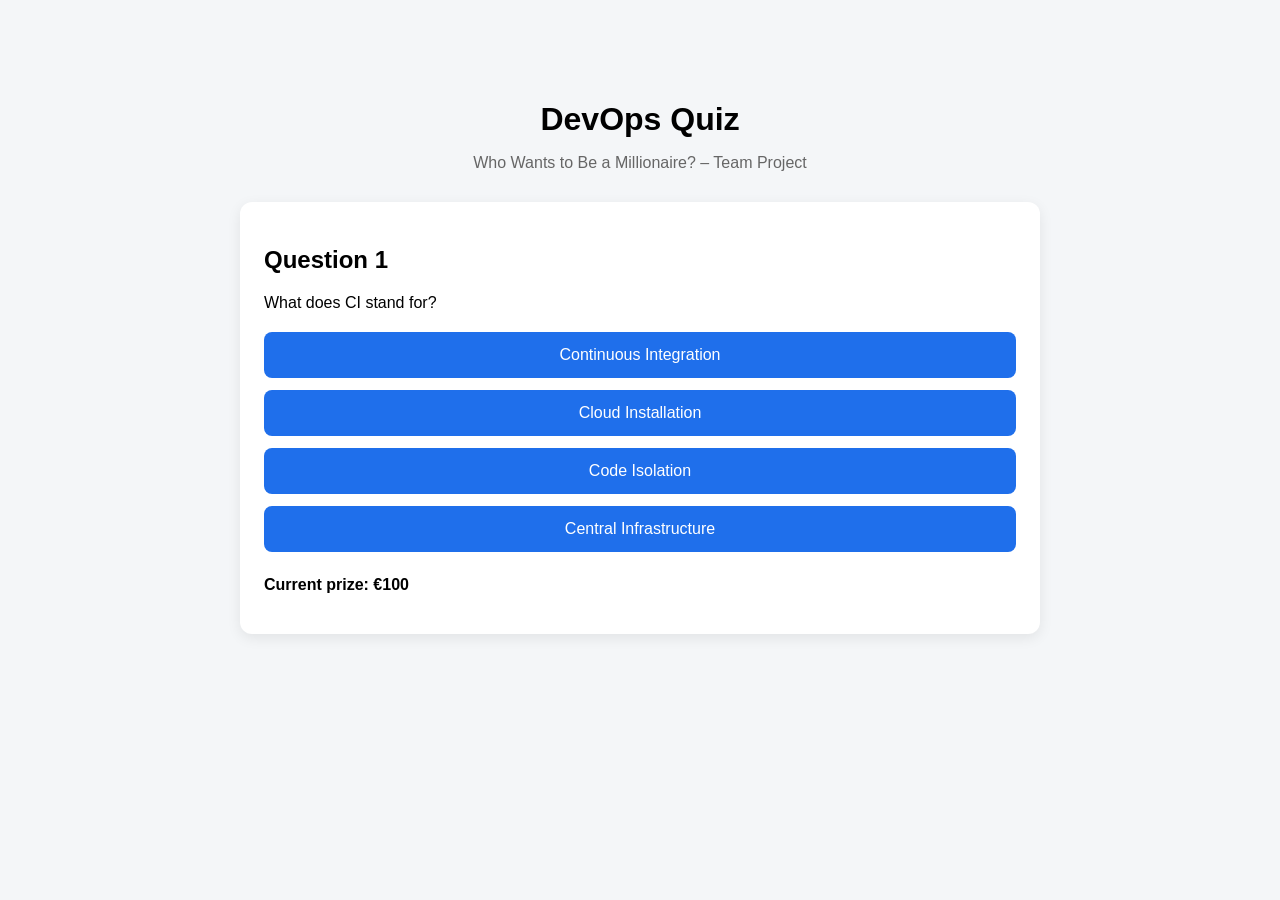
==== ui/index.html @ 2a4ee354 "Reorganise project structure and add documentation and UI scaffold" ====
<!DOCTYPE html>
<html lang="en">
<head>
  <meta charset="UTF-8" />
  <meta name="viewport" content="width=device-width, initial-scale=1.0" />
  <title>DevOps Quiz</title>
  <link rel="stylesheet" href="style.css" />
</head>
<body>
  <div class="container">
    <h1>DevOps Quiz</h1>
    <p class="subtitle">Who Wants to Be a Millionaire? – Team Project</p>

    <div class="card">
      <h2>Question 1</h2>
      <p>What does CI stand for?</p>

      <div class="answers">
        <button>Continuous Integration</button>
        <button>Cloud Installation</button>
        <button>Code Isolation</button>
        <button>Central Infrastructure</button>
      </div>

      <p class="money">Current prize: €100</p>
    </div>
  </div>
</body>
</html>
---- ui/style.css ----
body {
  font-family: Arial, sans-serif;
  background: #f4f6f8;
  margin: 0;
  padding: 0;
}

.container {
  max-width: 800px;
  margin: 60px auto;
  padding: 20px;
}

h1 {
  text-align: center;
  margin-bottom: 8px;
}

.subtitle {
  text-align: center;
  color: #666;
  margin-bottom: 30px;
}

.card {
  background: white;
  padding: 24px;
  border-radius: 12px;
  box-shadow: 0 4px 14px rgba(0,0,0,0.08);
}

.answers {
  display: grid;
  gap: 12px;
  margin-top: 20px;
}

button {
  padding: 14px;
  border: none;
  border-radius: 8px;
  background: #1f6feb;
  color: white;
  cursor: pointer;
  font-size: 16px;
}

button:hover {
  opacity: 0.92;
}

.money {
  margin-top: 24px;
  font-weight: bold;
}
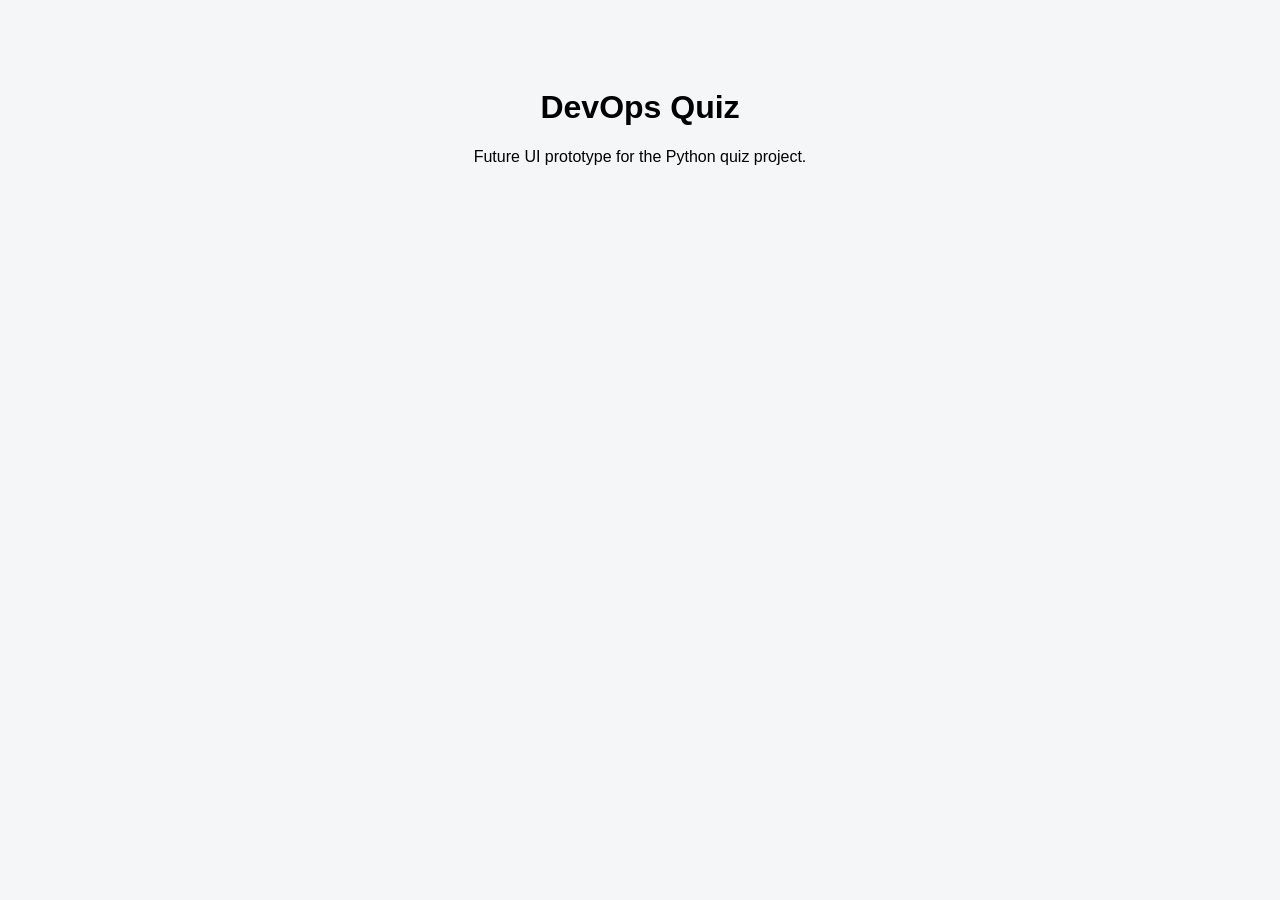
==== commit 8f14b4f2: "Reorganise repository, add BA documentation, and align Docker and CI" ====
--- a/ui/index.html
+++ b/ui/index.html
@@ -9,21 +9,7 @@
 <body>
   <div class="container">
     <h1>DevOps Quiz</h1>
-    <p class="subtitle">Who Wants to Be a Millionaire? – Team Project</p>
-
-    <div class="card">
-      <h2>Question 1</h2>
-      <p>What does CI stand for?</p>
-
-      <div class="answers">
-        <button>Continuous Integration</button>
-        <button>Cloud Installation</button>
-        <button>Code Isolation</button>
-        <button>Central Infrastructure</button>
-      </div>
-
-      <p class="money">Current prize: €100</p>
-    </div>
+    <p>Future UI prototype for the Python quiz project.</p>
   </div>
 </body>
 </html>
--- a/ui/style.css
+++ b/ui/style.css
@@ -1,55 +1,6 @@
 body {
   font-family: Arial, sans-serif;
   background: #f4f6f8;
-  margin: 0;
-  padding: 0;
-}
-
-.container {
-  max-width: 800px;
-  margin: 60px auto;
-  padding: 20px;
-}
-
-h1 {
   text-align: center;
-  margin-bottom: 8px;
-}
-
-.subtitle {
-  text-align: center;
-  color: #666;
-  margin-bottom: 30px;
-}
-
-.card {
-  background: white;
-  padding: 24px;
-  border-radius: 12px;
-  box-shadow: 0 4px 14px rgba(0,0,0,0.08);
-}
-
-.answers {
-  display: grid;
-  gap: 12px;
-  margin-top: 20px;
-}
-
-button {
-  padding: 14px;
-  border: none;
-  border-radius: 8px;
-  background: #1f6feb;
-  color: white;
-  cursor: pointer;
-  font-size: 16px;
-}
-
-button:hover {
-  opacity: 0.92;
-}
-
-.money {
-  margin-top: 24px;
-  font-weight: bold;
+  padding-top: 60px;
 }
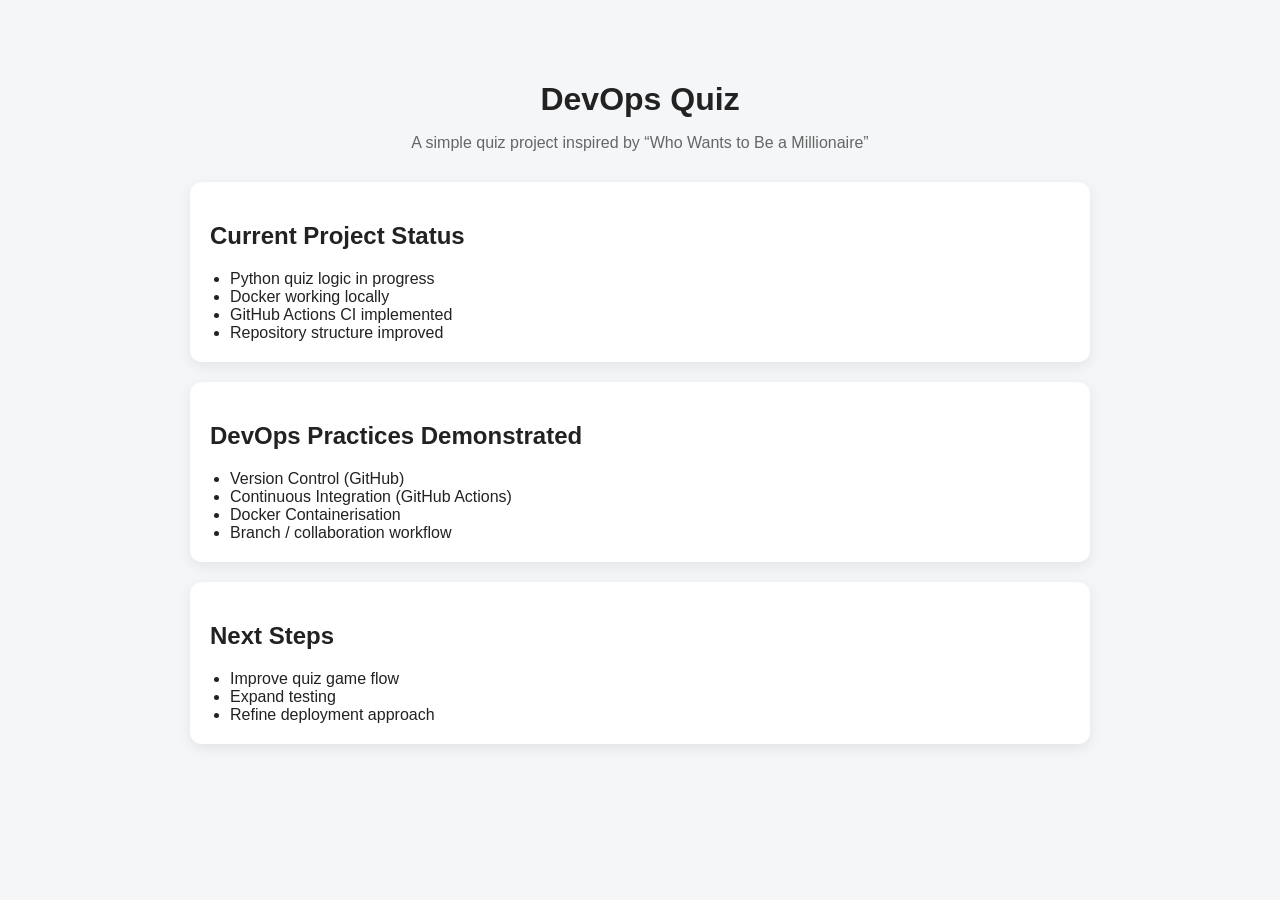
==== commit f939abce: "Refine project structure, update BA documentation, and align Python, UI, and DevOps setup" ====
--- a/ui/index.html
+++ b/ui/index.html
@@ -9,7 +9,36 @@
 <body>
   <div class="container">
     <h1>DevOps Quiz</h1>
-    <p>Future UI prototype for the Python quiz project.</p>
+    <p class="subtitle">A simple quiz project inspired by “Who Wants to Be a Millionaire”</p>
+
+    <div class="card">
+      <h2>Current Project Status</h2>
+      <ul>
+        <li>Python quiz logic in progress</li>
+        <li>Docker working locally</li>
+        <li>GitHub Actions CI implemented</li>
+        <li>Repository structure improved</li>
+      </ul>
+    </div>
+
+    <div class="card">
+      <h2>DevOps Practices Demonstrated</h2>
+      <ul>
+        <li>Version Control (GitHub)</li>
+        <li>Continuous Integration (GitHub Actions)</li>
+        <li>Docker Containerisation</li>
+        <li>Branch / collaboration workflow</li>
+      </ul>
+    </div>
+
+    <div class="card">
+      <h2>Next Steps</h2>
+      <ul>
+        <li>Improve quiz game flow</li>
+        <li>Expand testing</li>
+        <li>Refine deployment approach</li>
+      </ul>
+    </div>
   </div>
 </body>
 </html>
--- a/ui/style.css
+++ b/ui/style.css
@@ -1,6 +1,37 @@
 body {
   font-family: Arial, sans-serif;
   background: #f4f6f8;
+  margin: 0;
+  padding: 0;
+  color: #222;
+}
+
+.container {
+  max-width: 900px;
+  margin: 40px auto;
+  padding: 20px;
+}
+
+h1 {
   text-align: center;
-  padding-top: 60px;
+  margin-bottom: 10px;
+}
+
+.subtitle {
+  text-align: center;
+  color: #666;
+  margin-bottom: 30px;
+}
+
+.card {
+  background: white;
+  border-radius: 12px;
+  padding: 20px;
+  margin-bottom: 20px;
+  box-shadow: 0 4px 14px rgba(0,0,0,0.08);
+}
+
+ul {
+  margin: 0;
+  padding-left: 20px;
 }
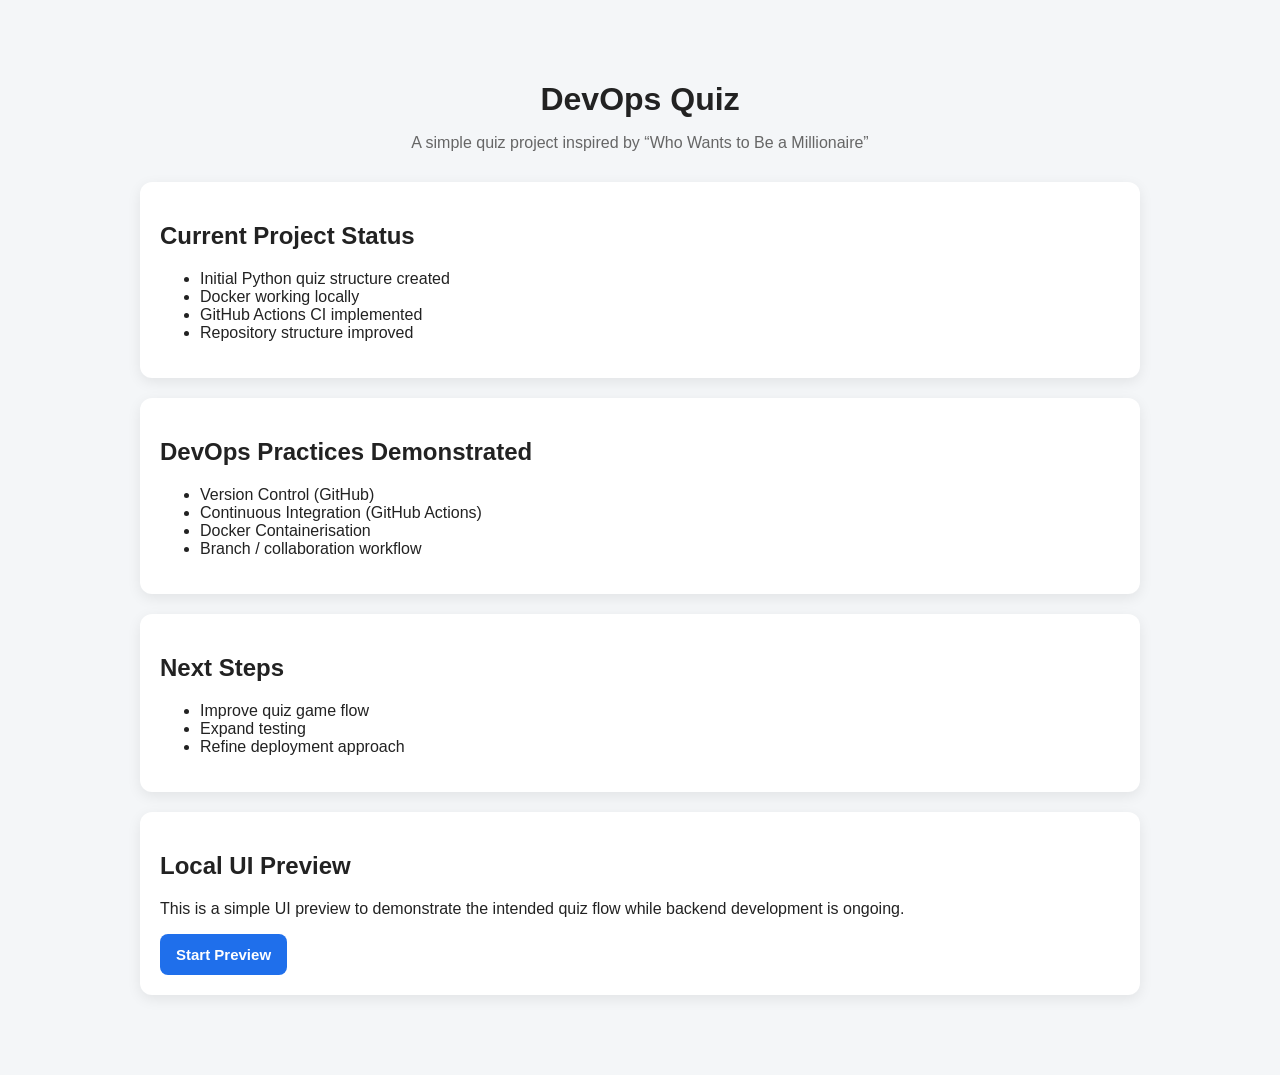
==== commit bac55397: "Add local UI preview for quiz flow demonstration" ====
--- a/ui/index.html
+++ b/ui/index.html
@@ -14,7 +14,7 @@
     <div class="card">
       <h2>Current Project Status</h2>
       <ul>
-        <li>Python quiz logic in progress</li>
+        <li>Initial Python quiz structure created</li>
         <li>Docker working locally</li>
         <li>GitHub Actions CI implemented</li>
         <li>Repository structure improved</li>
@@ -39,6 +39,15 @@
         <li>Refine deployment approach</li>
       </ul>
     </div>
+
+    <div class="card">
+      <h2>Local UI Preview</h2>
+      <p>
+        This is a simple UI preview to demonstrate the intended quiz flow while backend development is ongoing.
+      </p>
+      <a class="button-link" href="preview.html">Start Preview</a>
+    </div>
+
   </div>
 </body>
 </html>
--- a/ui/style.css
+++ b/ui/style.css
@@ -7,7 +7,7 @@
 }
 
 .container {
-  max-width: 900px;
+  max-width: 1000px;
   margin: 40px auto;
   padding: 20px;
 }
@@ -28,10 +28,71 @@
   border-radius: 12px;
   padding: 20px;
   margin-bottom: 20px;
-  box-shadow: 0 4px 14px rgba(0,0,0,0.08);
+  box-shadow: 0 4px 14px rgba(0, 0, 0, 0.08);
 }
 
-ul {
+.layout {
+  display: grid;
+  grid-template-columns: 2fr 1fr;
+  gap: 20px;
+}
+
+.question-number {
+  color: #666;
+  font-size: 14px;
+  margin-bottom: 8px;
+}
+
+.answers {
+  display: grid;
+  gap: 12px;
+  margin-top: 20px;
+}
+
+button,
+.button-link {
+  display: inline-block;
+  padding: 12px 16px;
+  border: none;
+  border-radius: 8px;
+  background: #1f6feb;
+  color: white;
+  text-decoration: none;
+  font-size: 15px;
+  font-weight: 600;
+  cursor: pointer;
+}
+
+button:hover,
+.button-link:hover {
+  opacity: 0.92;
+}
+
+.secondary {
+  background: #666;
+}
+
+.actions {
+  display: flex;
+  gap: 12px;
+  margin-top: 24px;
+}
+
+.ladder {
+  list-style: none;
+  padding: 0;
   margin: 0;
-  padding-left: 20px;
+}
+
+.ladder li {
+  padding: 10px 12px;
+  border-radius: 8px;
+  background: #eef2f6;
+  margin-bottom: 8px;
+}
+
+.ladder li.active {
+  background: #1f6feb;
+  color: white;
+  font-weight: bold;
 }
